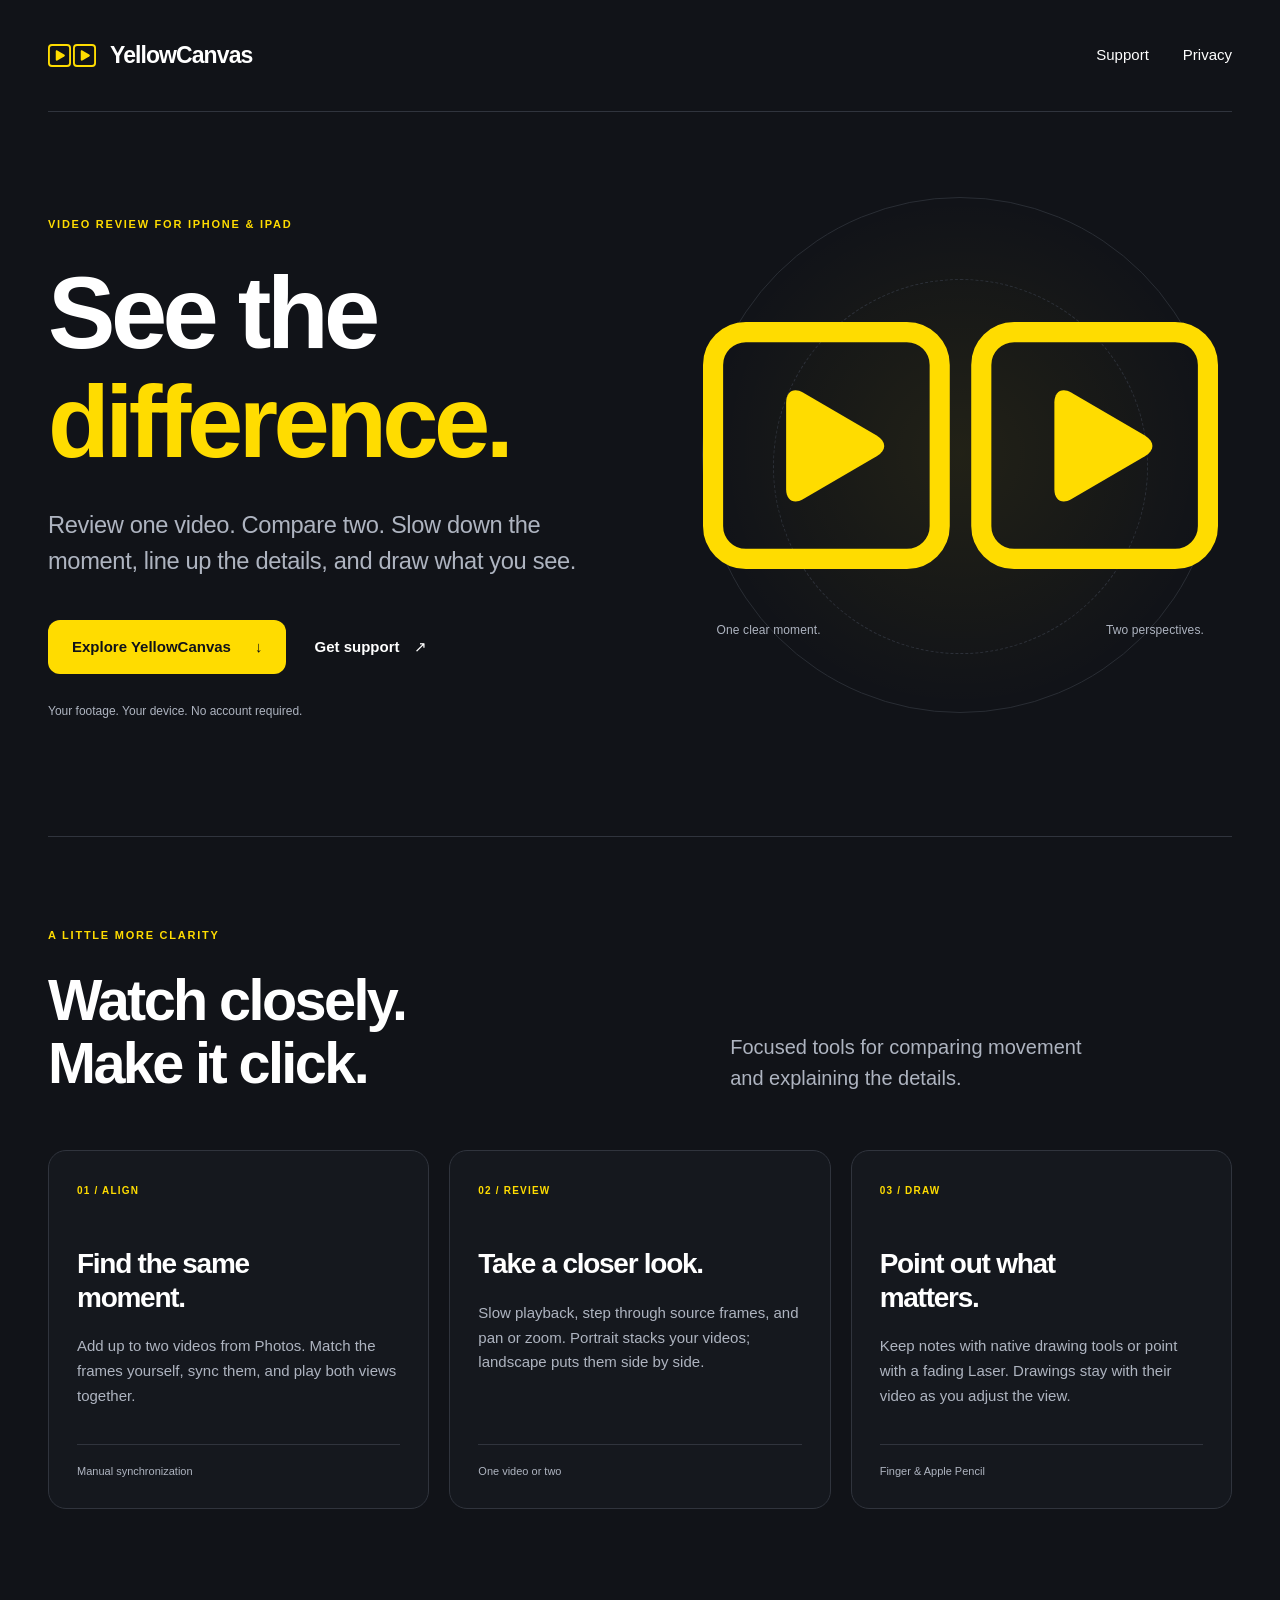
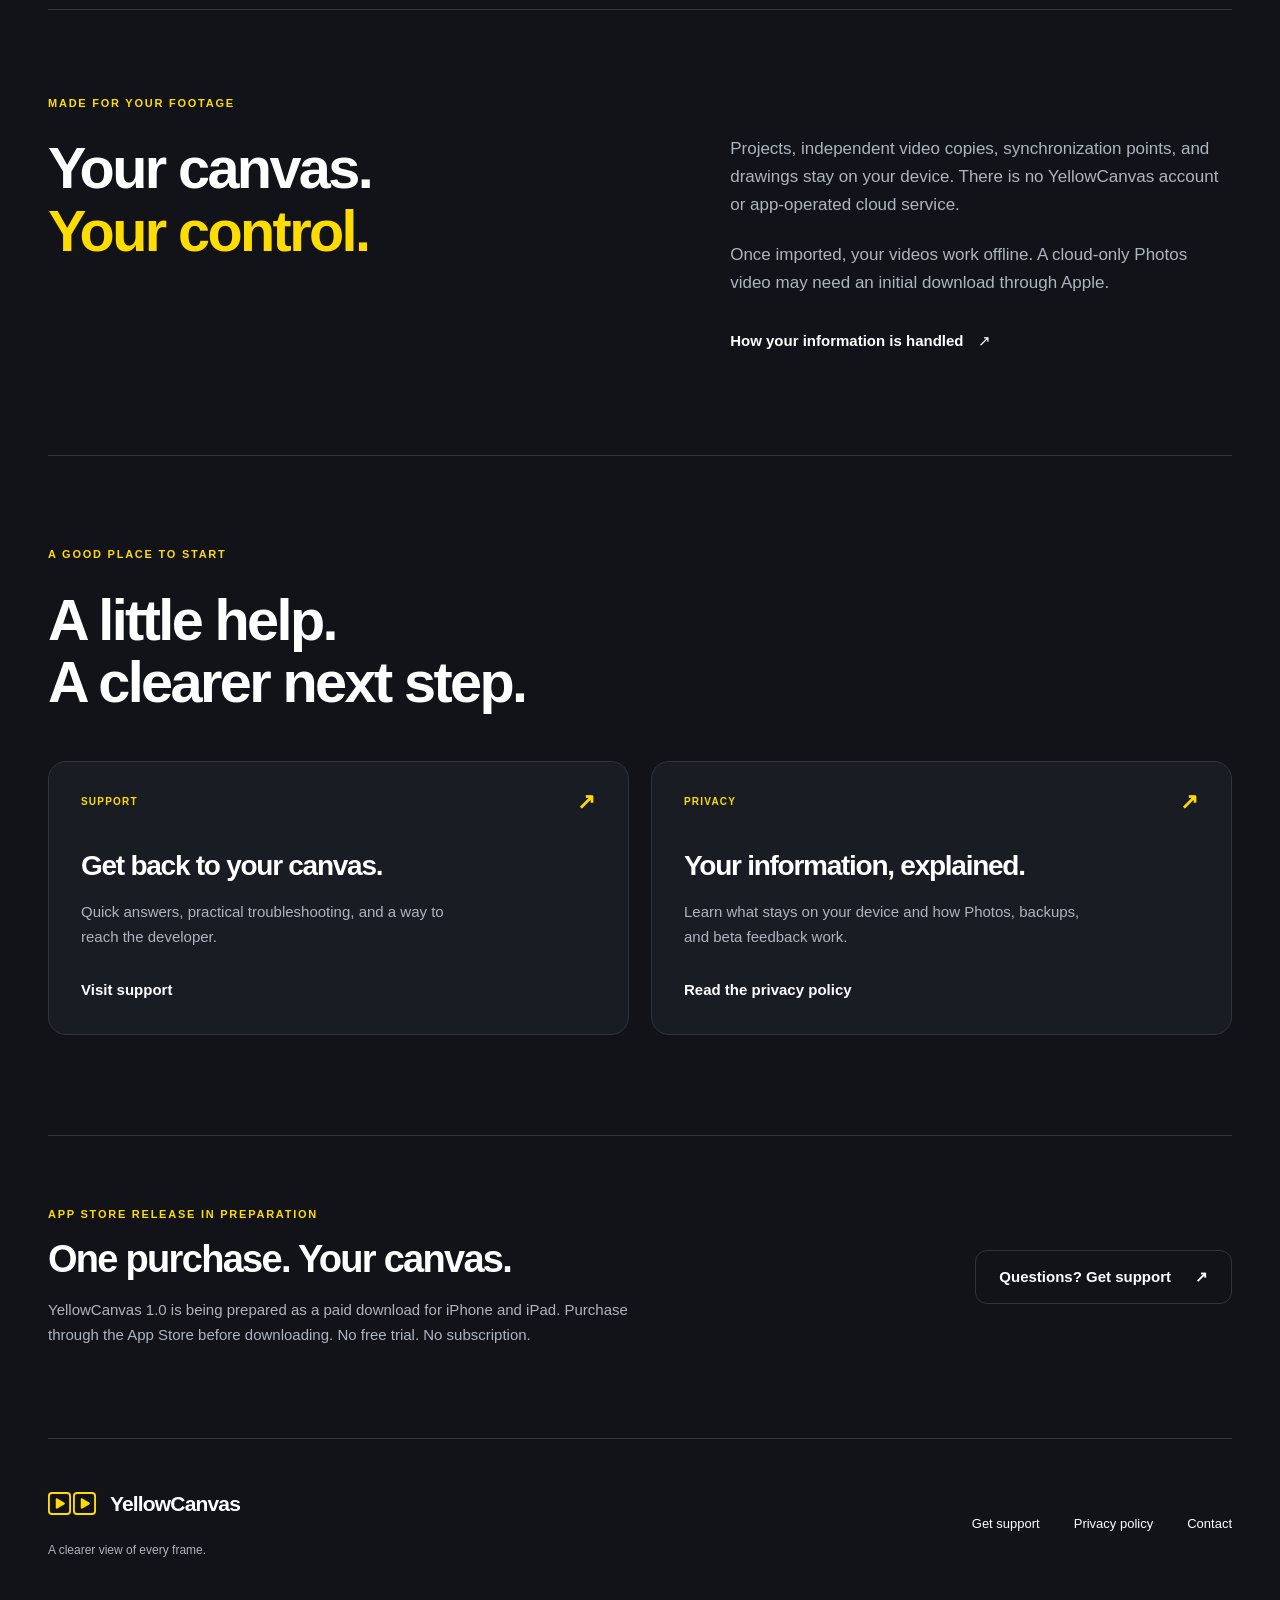
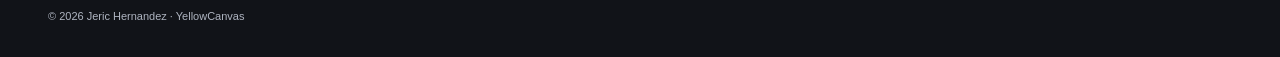
==== index.html @ 8a81ad63 "feat(web): add branded YellowCanvas support site" ====
<!doctype html>
<html lang="en">
<head>
  <meta charset="utf-8">
  <meta name="viewport" content="width=device-width, initial-scale=1">
  <meta name="color-scheme" content="dark">
  <meta name="theme-color" content="#111318">
  <title>YellowCanvas · See the difference</title>
  <meta name="description" content="Review one video or compare two on iPhone and iPad. Align matching moments, step through frames, and draw what you see. Get support and privacy information.">
  <meta property="og:title" content="YellowCanvas · See the difference">
  <meta property="og:description" content="Review one video or compare two on iPhone and iPad. Align matching moments, step through frames, and draw what you see. Get support and privacy information.">
  <meta property="og:type" content="website">
  <link rel="canonical" href="https://coofzilla.github.io/yellow_canvas_web/">
  <meta property="og:url" content="https://coofzilla.github.io/yellow_canvas_web/">
  <link rel="icon" href="./assets/icon.svg" type="image/svg+xml">
  <link rel="stylesheet" href="./assets/site.css">
</head>
<body>
  <a class="skip-link" href="#main">Skip to content</a>
  <header class="site-header shell">
    <a class="brand" href="./" aria-label="YellowCanvas home"><img src="./assets/mark.svg" width="48" height="24" alt=""><span>YellowCanvas</span></a>
    <nav aria-label="Main navigation"><a href="./support/">Support</a><a href="./privacy/">Privacy</a></nav>
  </header>
  <main id="main">
    <section class="hero shell" aria-labelledby="hero-title">
      <div class="hero-copy">
        <p class="eyebrow">Video review for iPhone &amp; iPad</p>
        <h1 id="hero-title">See the<br><span>difference.</span></h1>
        <p class="hero-description">Review one video. Compare two. Slow down the moment, line up the details, and draw what you see.</p>
        <div class="actions"><a class="button button-primary" href="#features">Explore YellowCanvas <span aria-hidden="true">↓</span></a><a class="text-link" href="support/">Get support <span aria-hidden="true">↗</span></a></div>
        <p class="hero-note">Your footage. Your device. No account required.</p>
      </div>
      <div class="hero-art" aria-hidden="true">
        <div class="art-orbit orbit-one"></div><div class="art-orbit orbit-two"></div>
        <img src="assets/mark.svg" width="860" height="430" alt="">
        <div class="art-caption"><span>One clear moment.</span><span>Two perspectives.</span></div>
      </div>
    </section>
    <section class="feature-section shell" id="features" aria-labelledby="features-title">
      <div class="section-heading"><p class="eyebrow">A little more clarity</p><h2 id="features-title">Watch closely.<br>Make it click.</h2><p>Focused tools for comparing movement and explaining the details.</p></div>
      <div class="feature-grid">
        <article class="feature-card"><span class="feature-number">01 / ALIGN</span><h3>Find the same moment.</h3><p>Add up to two videos from Photos. Match the frames yourself, sync them, and play both views together.</p><span class="feature-foot">Manual synchronization</span></article>
        <article class="feature-card"><span class="feature-number">02 / REVIEW</span><h3>Take a closer look.</h3><p>Slow playback, step through source frames, and pan or zoom. Portrait stacks your videos; landscape puts them side by side.</p><span class="feature-foot">One video or two</span></article>
        <article class="feature-card"><span class="feature-number">03 / DRAW</span><h3>Point out what matters.</h3><p>Keep notes with native drawing tools or point with a fading Laser. Drawings stay with their video as you adjust the view.</p><span class="feature-foot">Finger &amp; Apple Pencil</span></article>
      </div>
    </section>
    <section class="local-section shell" aria-labelledby="local-title">
      <div><p class="eyebrow">Made for your footage</p><h2 id="local-title">Your canvas.<br><span>Your control.</span></h2></div>
      <div class="local-copy"><p>Projects, independent video copies, synchronization points, and drawings stay on your device. There is no YellowCanvas account or app-operated cloud service.</p><p>Once imported, your videos work offline. A cloud-only Photos video may need an initial download through Apple.</p><a class="text-link" href="privacy/">How your information is handled <span aria-hidden="true">↗</span></a></div>
    </section>
    <section class="help-section shell" aria-labelledby="help-title">
      <div><p class="eyebrow">A good place to start</p><h2 id="help-title">A little help.<br>A clearer next step.</h2></div>
      <div class="portal-grid"><a class="portal-card" href="support/"><span class="portal-kicker">SUPPORT <span aria-hidden="true">↗</span></span><h3>Get back to your canvas.</h3><p>Quick answers, practical troubleshooting, and a way to reach the developer.</p><span class="text-link">Visit support</span></a><a class="portal-card" href="privacy/"><span class="portal-kicker">PRIVACY <span aria-hidden="true">↗</span></span><h3>Your information, explained.</h3><p>Learn what stays on your device and how Photos, backups, and beta feedback work.</p><span class="text-link">Read the privacy policy</span></a></div>
    </section>
    <section class="beta-section shell" aria-labelledby="release-title"><div><p class="eyebrow">App Store release in preparation</p><h2 id="release-title">One purchase. Your canvas.</h2><p>YellowCanvas 1.0 is being prepared as a paid download for iPhone and iPad. Purchase through the App Store before downloading. No free trial. No subscription.</p></div><a class="button button-secondary" href="support/">Questions? Get support <span aria-hidden="true">↗</span></a></section>
  </main>
  <footer class="site-footer shell">
    <div class="footer-brand"><a class="brand" href="./"><img src="./assets/mark.svg" width="48" height="24" alt=""><span>YellowCanvas</span></a><p>A clearer view of every frame.</p></div>
    <nav aria-label="Footer navigation"><a href="./support/">Get support</a><a href="./privacy/">Privacy policy</a><a href="mailto:yellowdevjay@gmail.com">Contact</a></nav>
    <p class="copyright">© 2026 Jeric Hernandez · YellowCanvas</p>
  </footer>
</body>
</html>
---- assets/site.css ----
:root {
  color-scheme: dark;
  --bg: #111318;
  --surface: #191c23;
  --surface-soft: #15181e;
  --ink: #ffffff;
  --muted: #aeb4c0;
  --line: #30343d;
  --yellow: #ffdc00;
  --shell: 1240px;
  font: 17px/1.65 -apple-system, BlinkMacSystemFont, "Segoe UI", sans-serif;
  background: var(--bg);
  color: var(--ink);
  scroll-behavior: smooth;
}
* { box-sizing: border-box; }
body { margin: 0; }
img { max-width: 100%; height: auto; display: block; }
a { color: inherit; text-underline-offset: .24em; text-decoration-thickness: 1px; }
a:hover { color: var(--yellow); }
a:focus-visible, summary:focus-visible { outline: 3px solid var(--yellow); outline-offset: 5px; border-radius: 4px; }
::selection { background: var(--yellow); color: var(--bg); }
.shell { width: min(var(--shell), calc(100% - 96px)); margin-inline: auto; }
h1, h2, h3, p { margin: 0; }
h1, h2, h3 { line-height: 1.08; letter-spacing: -.045em; font-weight: 650; }
h1 { font-size: clamp(68px, 7.9vw, 112px); }
h2 { font-size: clamp(36px, 4.5vw, 60px); }
h3 { font-size: 28px; line-height: 1.2; }
h1 span, .local-section h2 span { color: var(--yellow); }
p { color: var(--muted); }
.skip-link { position: fixed; top: -80px; left: 24px; padding: 10px 18px; background: var(--yellow); color: var(--bg); z-index: 20; }
.skip-link:focus { top: 16px; color: var(--bg); }
.site-header { min-height: 112px; display: flex; align-items: center; justify-content: space-between; gap: 24px; border-bottom: 1px solid var(--line); }
.brand { display: inline-flex; align-items: center; gap: 14px; font-size: 23px; font-weight: 650; letter-spacing: -.04em; text-decoration: none; color: var(--ink); }
.brand img { width: 48px; height: 26px; object-fit: contain; }
.site-header nav, .site-footer nav { display: flex; gap: 34px; align-items: center; }
.site-header nav a { font-size: 15px; text-decoration: none; }
.site-header a[aria-current="page"] { color: var(--yellow); }
.eyebrow { font-size: 11px; line-height: 1.6; font-weight: 700; letter-spacing: .16em; text-transform: uppercase; color: var(--yellow); margin-bottom: 25px; }
.hero { padding-block: 100px 110px; display: grid; grid-template-columns: 1.05fr 1fr; align-items: center; gap: 70px; }
.hero-description { font-size: clamp(19px, 1.85vw, 24px); line-height: 1.55; max-width: 530px; margin-top: 30px; letter-spacing: -.015em; }
.actions { display: flex; gap: 28px; align-items: center; flex-wrap: wrap; margin-top: 40px; }
.button { padding: 15px 23px; display: inline-flex; justify-content: center; align-items: center; gap: 24px; border: 1px solid transparent; border-radius: 12px; font-size: 15px; line-height: 1.5; font-weight: 650; text-decoration: none; transition: transform .15s ease, background .15s ease; }
.button:hover { transform: translateY(-2px); }
.button-primary { background: var(--yellow); color: var(--bg); }
.button-primary:hover { background: #ffe636; color: var(--bg); }
.button-secondary { border-color: var(--line); color: var(--ink); background: transparent; }
.button-secondary:hover { background: var(--surface); border-color: #60656f; }
.text-link { font-size: 15px; font-weight: 550; color: var(--ink); text-decoration: none; }
.text-link span { margin-left: 10px; }
.hero-note { font-size: 12px; margin-top: 28px; }
.hero-art { position: relative; padding: 110px 14px 85px; isolation: isolate; }
.hero-art:before { position: absolute; content: ""; width: 100%; aspect-ratio: 1; border-radius: 50%; background: radial-gradient(circle, rgb(255 220 0 / 7%) 0, transparent 66%); z-index: -1; inset: -6% 0 auto; }
.hero-art > img { width: 100%; height: auto; }
.art-orbit { position: absolute; border: 1px solid #292d34; border-radius: 50%; aspect-ratio: 1; width: 95%; top: -3%; left: 2.5%; z-index: -1; }
.orbit-two { width: 69%; top: 13%; left: 15.5%; border-style: dashed; border-color: #2c3038; }
.art-caption { display: flex; justify-content: space-between; gap: 18px; color: var(--muted); font-size: 12px; letter-spacing: .01em; margin-top: 52px; padding-inline: 14px; }
.feature-section { padding-block: 90px 100px; border-top: 1px solid var(--line); }
.section-heading { display: grid; grid-template-columns: 1.2fr 1fr; column-gap: 80px; }
.section-heading .eyebrow { grid-column: 1 / -1; }
.section-heading > p:last-child { max-width: 380px; align-self: end; font-size: 20px; line-height: 1.55; }
.feature-grid { display: grid; grid-template-columns: repeat(3, 1fr); gap: 20px; margin-top: 56px; }
.feature-card { background: var(--surface-soft); border: 1px solid var(--line); border-radius: 18px; padding: 32px 28px 28px; display: flex; flex-direction: column; }
.feature-number { color: var(--yellow); font-size: 10px; font-weight: 700; letter-spacing: .12em; margin-bottom: 48px; }
.feature-card h3 { max-width: 230px; }
.feature-card p { font-size: 15px; margin-top: 20px; margin-bottom: 35px; }
.feature-foot { border-top: 1px solid var(--line); padding-top: 17px; margin-top: auto; color: var(--muted); font-size: 11px; }
.local-section { display: grid; grid-template-columns: 1.2fr 1fr; gap: 80px; padding-block: 85px 100px; border-top: 1px solid var(--line); }
.local-copy { padding-top: 40px; }
.local-copy p + p { margin-top: 22px; }
.local-copy .text-link { display: inline-block; margin-top: 32px; }
.help-section { padding-block: 90px 100px; border-top: 1px solid var(--line); }
.portal-grid { display: grid; grid-template-columns: 1fr 1fr; gap: 22px; margin-top: 48px; }
.portal-card { display: flex; flex-direction: column; background: var(--surface); border: 1px solid var(--line); border-radius: 18px; padding: 32px; text-decoration: none; }
.portal-card:hover { border-color: #656b77; color: var(--ink); }
.portal-kicker { font-size: 10px; font-weight: 700; color: var(--yellow); letter-spacing: .12em; display: flex; justify-content: space-between; gap: 24px; margin-bottom: 38px; }
.portal-kicker span { font-size: 22px; line-height: .7; }
.portal-card p { margin-top: 18px; max-width: 400px; font-size: 15px; }
.portal-card > .text-link { margin-top: 28px; }
.beta-section { display: flex; justify-content: space-between; align-items: center; gap: 56px; padding-block: 70px 90px; border-top: 1px solid var(--line); }
.beta-section .eyebrow { margin-bottom: 15px; }
.beta-section h2 { font-size: 38px; }
.beta-section p:not(.eyebrow) { max-width: 620px; margin-top: 18px; font-size: 15px; }
.beta-section .button { flex-shrink: 0; }
.site-footer { border-top: 1px solid var(--line); padding-block: 48px 32px; display: grid; grid-template-columns: 1fr auto; gap: 30px; }
.site-footer .brand { font-size: 21px; }
.footer-brand > p { font-size: 12px; margin-top: 15px; }
.site-footer nav a { font-size: 13px; text-decoration: none; }
.copyright { grid-column: 1 / -1; font-size: 11px; padding-top: 16px; }
.back-link { display: inline-block; color: var(--muted); font-size: 13px; text-decoration: none; }
.support-hero { display: grid; grid-template-columns: 1.2fr 1fr; gap: 100px; padding-block: 70px 100px; align-items: center; }
.support-hero .eyebrow, .legal-hero .eyebrow { margin-top: 45px; }
.support-hero h1, .legal-hero h1 { font-size: clamp(60px, 7vw, 96px); }
.contact-card { background: var(--surface); border: 1px solid var(--line); border-radius: 20px; padding: 36px; }
.contact-card .eyebrow { margin-top: 0; margin-bottom: 28px; }
.contact-card h2 { font-size: 35px; }
.contact-card > p:not(.eyebrow) { font-size: 15px; margin-top: 20px; }
.contact-email { color: var(--yellow); display: flex; align-items: center; justify-content: space-between; gap: 20px; overflow-wrap: anywhere; font-size: 17px; text-decoration: none; padding-block: 24px; border-bottom: 1px solid var(--line); }
.contact-card p.small-note { font-size: 11px; margin-top: 20px; line-height: 1.7; }
.faq-layout { display: grid; grid-template-columns: .8fr 1.35fr; gap: 100px; padding-block: 85px 100px; border-top: 1px solid var(--line); align-items: start; }
.faq-heading { position: sticky; top: 40px; }
.faq-heading > p:last-child { max-width: 250px; margin-top: 25px; font-size: 15px; }
.faq { border-top: 1px solid var(--line); }
.faq:last-child { border-bottom: 1px solid var(--line); }
.faq summary { padding-block: 23px; cursor: pointer; display: flex; align-items: center; justify-content: space-between; gap: 24px; list-style: none; font-weight: 550; line-height: 1.5; font-size: 17px; }
.faq summary::-webkit-details-marker { display: none; }
.faq summary > span { color: var(--yellow); font-size: 24px; font-weight: 400; flex-shrink: 0; transition: transform .15s ease; }
.faq[open] summary > span { transform: rotate(45deg); }
.faq p { padding-bottom: 25px; font-size: 15px; }
.report-section { display: grid; grid-template-columns: .8fr 1.35fr; gap: 100px; padding-block: 85px 100px; border-top: 1px solid var(--line); }
.report-section h2 { font-size: 44px; }
.report-section > div:last-child > p, .check-list { font-size: 15px; }
.check-list { color: var(--muted); padding-left: 20px; margin-block: 22px; }
.check-list li { padding-left: 7px; margin-top: 10px; }
.check-list li::marker { color: var(--yellow); }
.purchase-note { border-top: 1px solid var(--line); padding-block: 44px 55px; }
.purchase-note h2 { font-size: 28px; margin-bottom: 22px; }
.purchase-note p { font-size: 15px; max-width: 950px; }
.purchase-note a { color: var(--yellow); overflow-wrap: anywhere; }
.privacy-strip { margin-bottom: 90px; border: 1px solid var(--line); background: var(--surface); border-radius: 20px; padding: 38px; display: flex; align-items: center; justify-content: space-between; gap: 40px; }
.privacy-strip .eyebrow { margin-bottom: 18px; }
.privacy-strip h2 { font-size: 34px; }
.privacy-strip p:last-child { font-size: 14px; margin-top: 17px; max-width: 600px; }
.privacy-strip > .button { flex-shrink: 0; }
.legal-main { padding-bottom: 80px; }
.legal-hero { padding-block: 65px 50px; }
.legal-hero .hero-description { max-width: 680px; }
.meta { font-size: 12px; margin-top: 32px; line-height: 1.8; }
.legal-intro { padding: 30px 34px; border: 1px solid var(--line); border-left: 3px solid var(--yellow); border-radius: 14px; background: var(--surface-soft); margin-bottom: 64px; }
.legal-intro p { color: var(--ink); font-size: 18px; max-width: 1000px; }
.legal-layout { display: grid; grid-template-columns: 265px 1fr; gap: 90px; align-items: start; }
.policy-toc { display: flex; flex-direction: column; gap: 13px; position: sticky; top: 35px; }
.policy-toc .eyebrow { margin-bottom: 8px; }
.policy-toc a { text-decoration: none; font-size: 13px; color: var(--muted); line-height: 1.5; }
.policy-toc a:hover { color: var(--yellow); }
.policy-toc a.toc-support { margin-top: 20px; color: var(--yellow); }
.policy-content section { border-top: 1px solid var(--line); padding-top: 32px; margin-bottom: 40px; scroll-margin-top: 32px; }
.policy-content h2 { font-size: 29px; letter-spacing: -.025em; margin-bottom: 23px; line-height: 1.25; }
.policy-content p { font-size: 16px; margin-bottom: 20px; line-height: 1.8; }
.policy-content a { color: var(--yellow); overflow-wrap: anywhere; }
.back-top { margin-top: 20px; }
@media (max-width: 1050px) {
  .shell { width: calc(100% - 64px); }
  .hero { gap: 38px; padding-block: 85px; }
  .hero-art { padding-inline: 0; }
  .feature-card { padding: 26px 23px; }
  .feature-card h3 { font-size: 25px; }
  .support-hero, .faq-layout, .report-section { gap: 55px; }
  .support-hero { grid-template-columns: 1fr 1fr; }
  .contact-card { padding: 28px; }
  .contact-email { font-size: 15px; }
  .privacy-strip { display: block; }
  .privacy-strip .button { margin-top: 28px; }
  .legal-layout { grid-template-columns: 220px 1fr; gap: 55px; }
}
@media (max-width: 760px) {
  .shell { width: calc(100% - 44px); }
  .site-header { min-height: 88px; }
  .brand { font-size: 20px; gap: 10px; }
  .brand img { width: 40px; height: 22px; }
  .site-header nav { gap: 22px; }
  .site-header nav a { font-size: 13px; }
  .hero { grid-template-columns: 1fr; gap: 0; padding-block: 65px 40px; }
  h1 { font-size: clamp(67px, 15vw, 96px); }
  .hero-description { font-size: 21px; max-width: 520px; }
  .hero-art { max-width: 450px; width: 100%; justify-self: center; margin-top: 65px; padding: 95px 30px 55px; }
  .art-orbit { top: -4%; }
  .art-caption { margin-top: 40px; font-size: 11px; }
  .feature-section, .help-section { padding-block: 65px; }
  .section-heading { display: block; }
  .section-heading > p:last-child { margin-top: 28px; font-size: 18px; }
  .feature-grid { grid-template-columns: 1fr; margin-top: 36px; gap: 16px; }
  .feature-card { padding: 30px; }
  .feature-number { margin-bottom: 28px; }
  .feature-card h3 { max-width: none; font-size: 30px; }
  .feature-card p { max-width: 510px; }
  .local-section { grid-template-columns: 1fr; gap: 0; padding-block: 65px; }
  .local-copy { padding-top: 30px; }
  .portal-grid { grid-template-columns: 1fr; margin-top: 35px; gap: 16px; }
  .portal-card { padding: 30px; }
  .portal-kicker { margin-bottom: 26px; }
  .beta-section { align-items: start; flex-direction: column; gap: 28px; padding-block: 55px 65px; }
  .beta-section h2 { font-size: 35px; }
  .site-footer { display: flex; flex-direction: column; align-items: start; padding-block: 36px 26px; gap: 28px; }
  .site-footer nav { flex-wrap: wrap; gap: 23px; }
  .copyright { padding-top: 0; }
  .support-hero { grid-template-columns: 1fr; gap: 40px; padding-block: 45px 65px; }
  .support-hero .eyebrow, .legal-hero .eyebrow { margin-top: 35px; }
  .support-hero h1, .legal-hero h1 { font-size: clamp(58px, 12vw, 85px); }
  .contact-card { padding: 30px; }
  .contact-email { font-size: 17px; }
  .faq-layout, .report-section { grid-template-columns: 1fr; gap: 35px; padding-block: 60px; }
  .faq-heading { position: static; }
  .faq-heading > p:last-child { max-width: none; }
  .faq summary { font-size: 16px; }
  .report-section h2 { font-size: 38px; }
  .privacy-strip { padding: 30px; margin-bottom: 65px; }
  .privacy-strip h2 { font-size: 31px; }
  .legal-hero { padding-block: 45px; }
  .legal-intro { padding: 24px; margin-bottom: 45px; }
  .legal-intro p { font-size: 17px; }
  .legal-layout { display: block; }
  .policy-toc { position: static; border-block: 1px solid var(--line); padding-block: 28px; margin-bottom: 40px; }
  .policy-toc a { font-size: 14px; }
  .policy-content section { margin-bottom: 35px; }
  .policy-content h2 { font-size: 27px; }
  .legal-main { padding-bottom: 55px; }
}
@media (max-width: 390px) {
  .shell { width: calc(100% - 36px); }
  .brand { font-size: 18px; gap: 8px; }
  .brand img { width: 36px; }
  .site-header nav { gap: 16px; }
  .site-header nav a { font-size: 12px; }
  .actions { gap: 22px; }
  .button { padding: 14px 18px; gap: 18px; }
  .contact-card, .privacy-strip { padding: 24px; }
  .contact-email { font-size: 15px; }
}
@media (prefers-reduced-motion: reduce) {
  :root { scroll-behavior: auto; }
  .button, .faq summary > span { transition: none; }
  .button:hover { transform: none; }
}
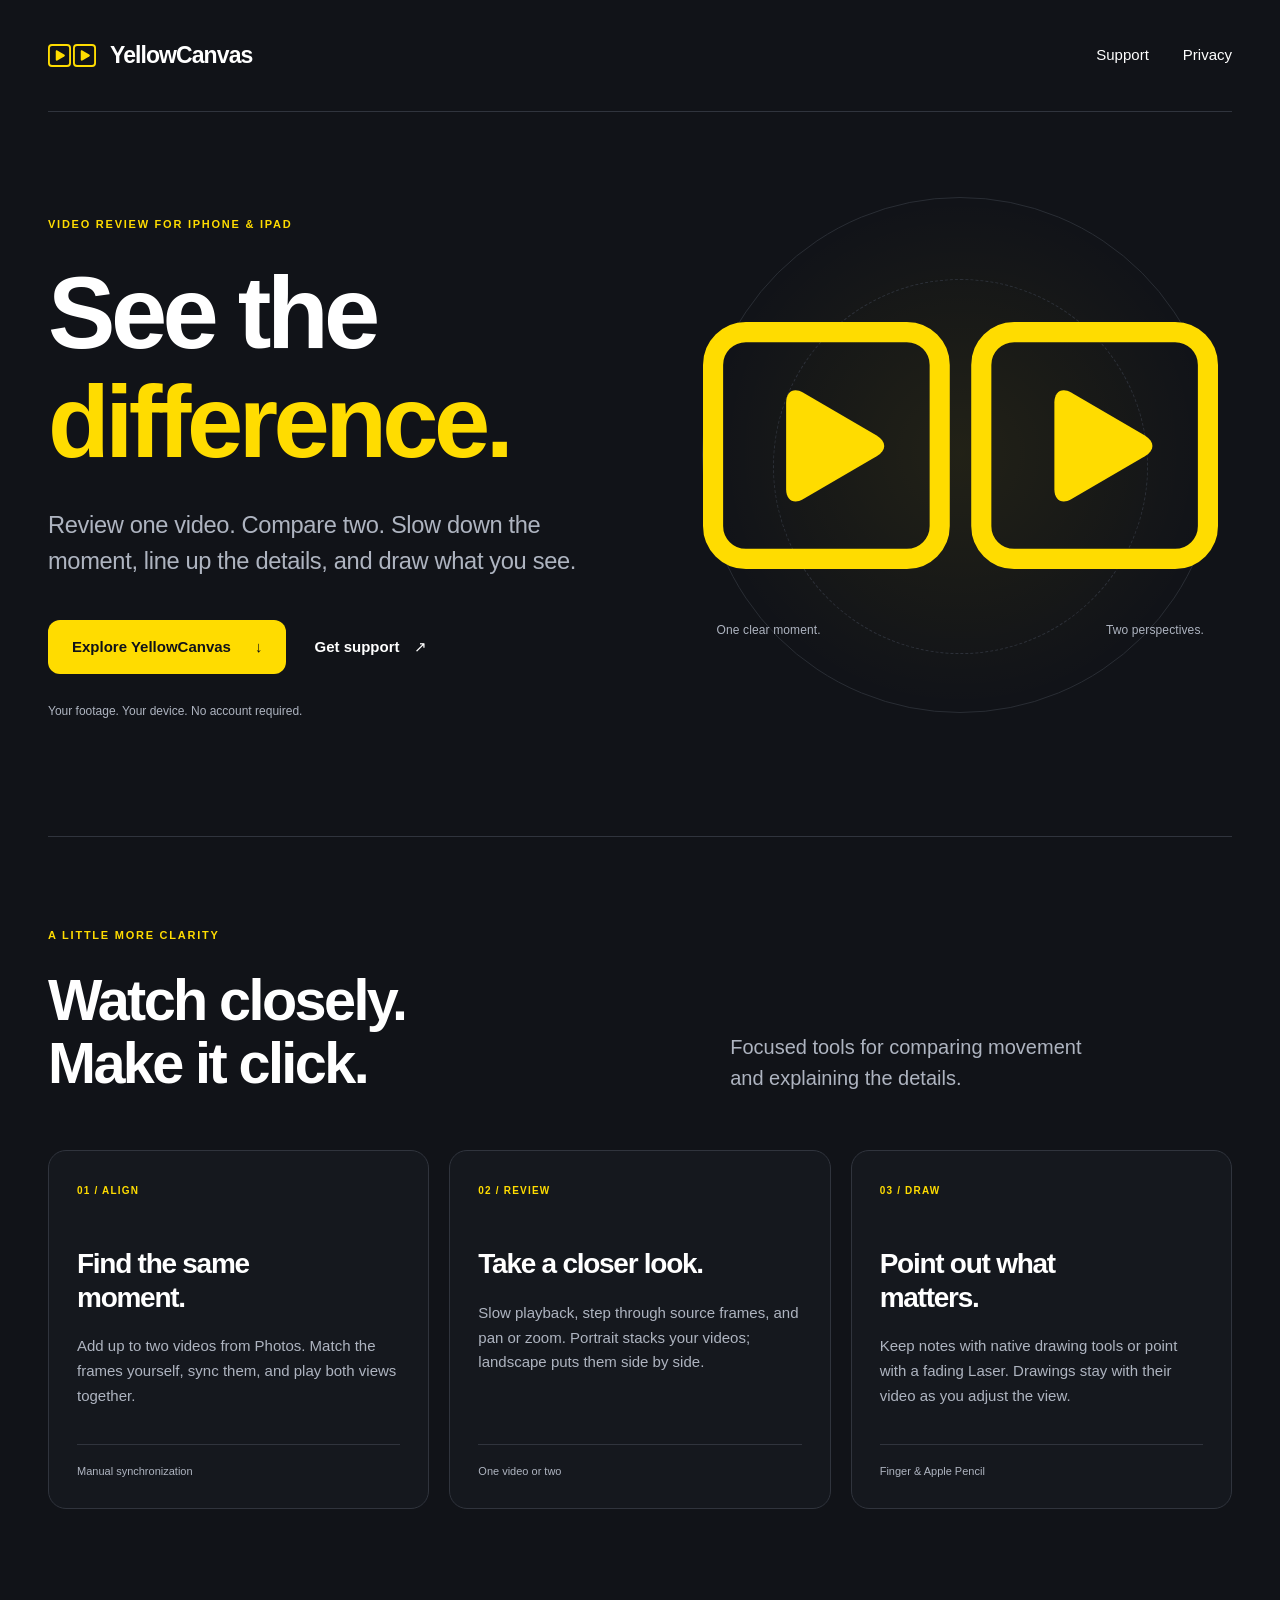
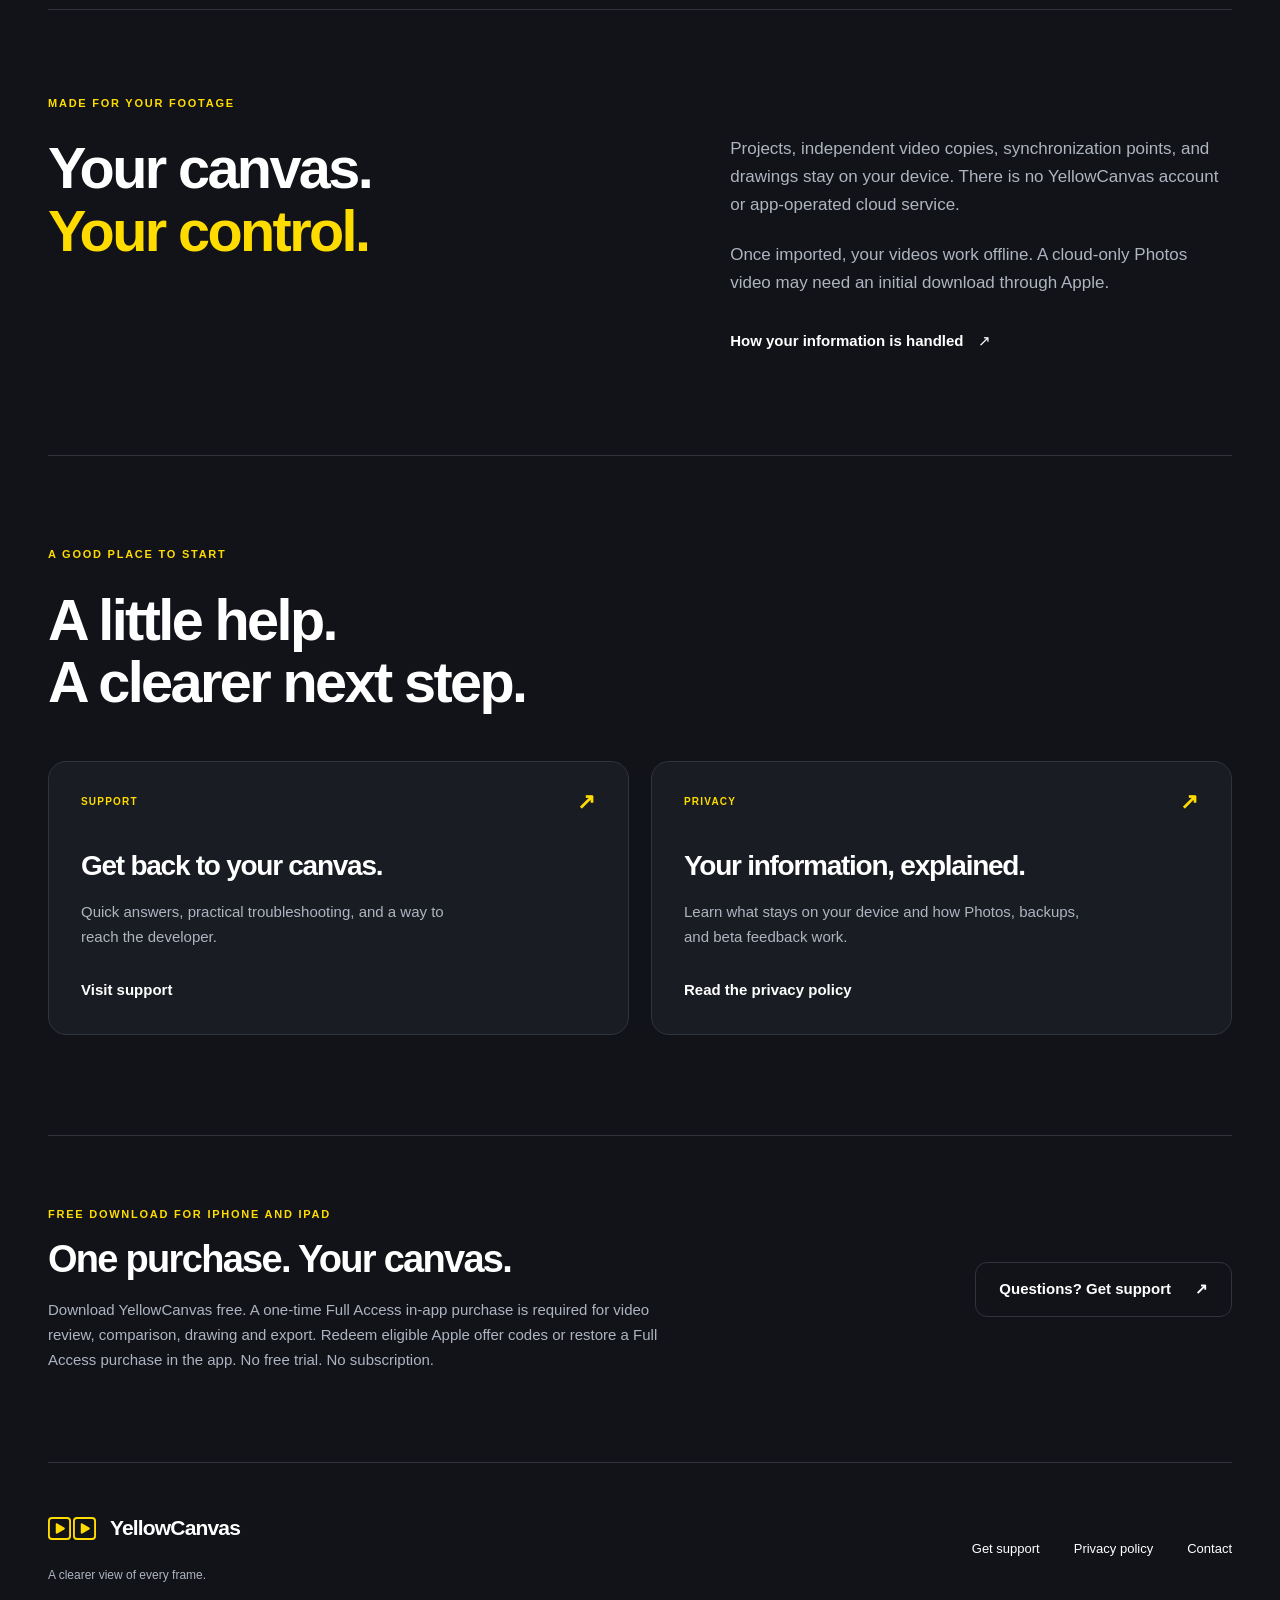
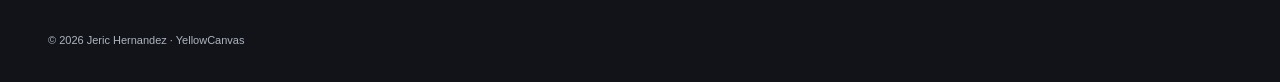
==== commit 29cdd73c: "docs: reflect free download and Full Access purchases" ====
--- a/index.html
+++ b/index.html
@@ -52,7 +52,7 @@
       <div><p class="eyebrow">A good place to start</p><h2 id="help-title">A little help.<br>A clearer next step.</h2></div>
       <div class="portal-grid"><a class="portal-card" href="support/"><span class="portal-kicker">SUPPORT <span aria-hidden="true">↗</span></span><h3>Get back to your canvas.</h3><p>Quick answers, practical troubleshooting, and a way to reach the developer.</p><span class="text-link">Visit support</span></a><a class="portal-card" href="privacy/"><span class="portal-kicker">PRIVACY <span aria-hidden="true">↗</span></span><h3>Your information, explained.</h3><p>Learn what stays on your device and how Photos, backups, and beta feedback work.</p><span class="text-link">Read the privacy policy</span></a></div>
     </section>
-    <section class="beta-section shell" aria-labelledby="release-title"><div><p class="eyebrow">App Store release in preparation</p><h2 id="release-title">One purchase. Your canvas.</h2><p>YellowCanvas 1.0 is being prepared as a paid download for iPhone and iPad. Purchase through the App Store before downloading. No free trial. No subscription.</p></div><a class="button button-secondary" href="support/">Questions? Get support <span aria-hidden="true">↗</span></a></section>
+    <section class="beta-section shell" aria-labelledby="release-title"><div><p class="eyebrow">Free download for iPhone and iPad</p><h2 id="release-title">One purchase. Your canvas.</h2><p>Download YellowCanvas free. A one-time Full Access in-app purchase is required for video review, comparison, drawing and export. Redeem eligible Apple offer codes or restore a Full Access purchase in the app. No free trial. No subscription.</p></div><a class="button button-secondary" href="support/">Questions? Get support <span aria-hidden="true">↗</span></a></section>
   </main>
   <footer class="site-footer shell">
     <div class="footer-brand"><a class="brand" href="./"><img src="./assets/mark.svg" width="48" height="24" alt=""><span>YellowCanvas</span></a><p>A clearer view of every frame.</p></div>
